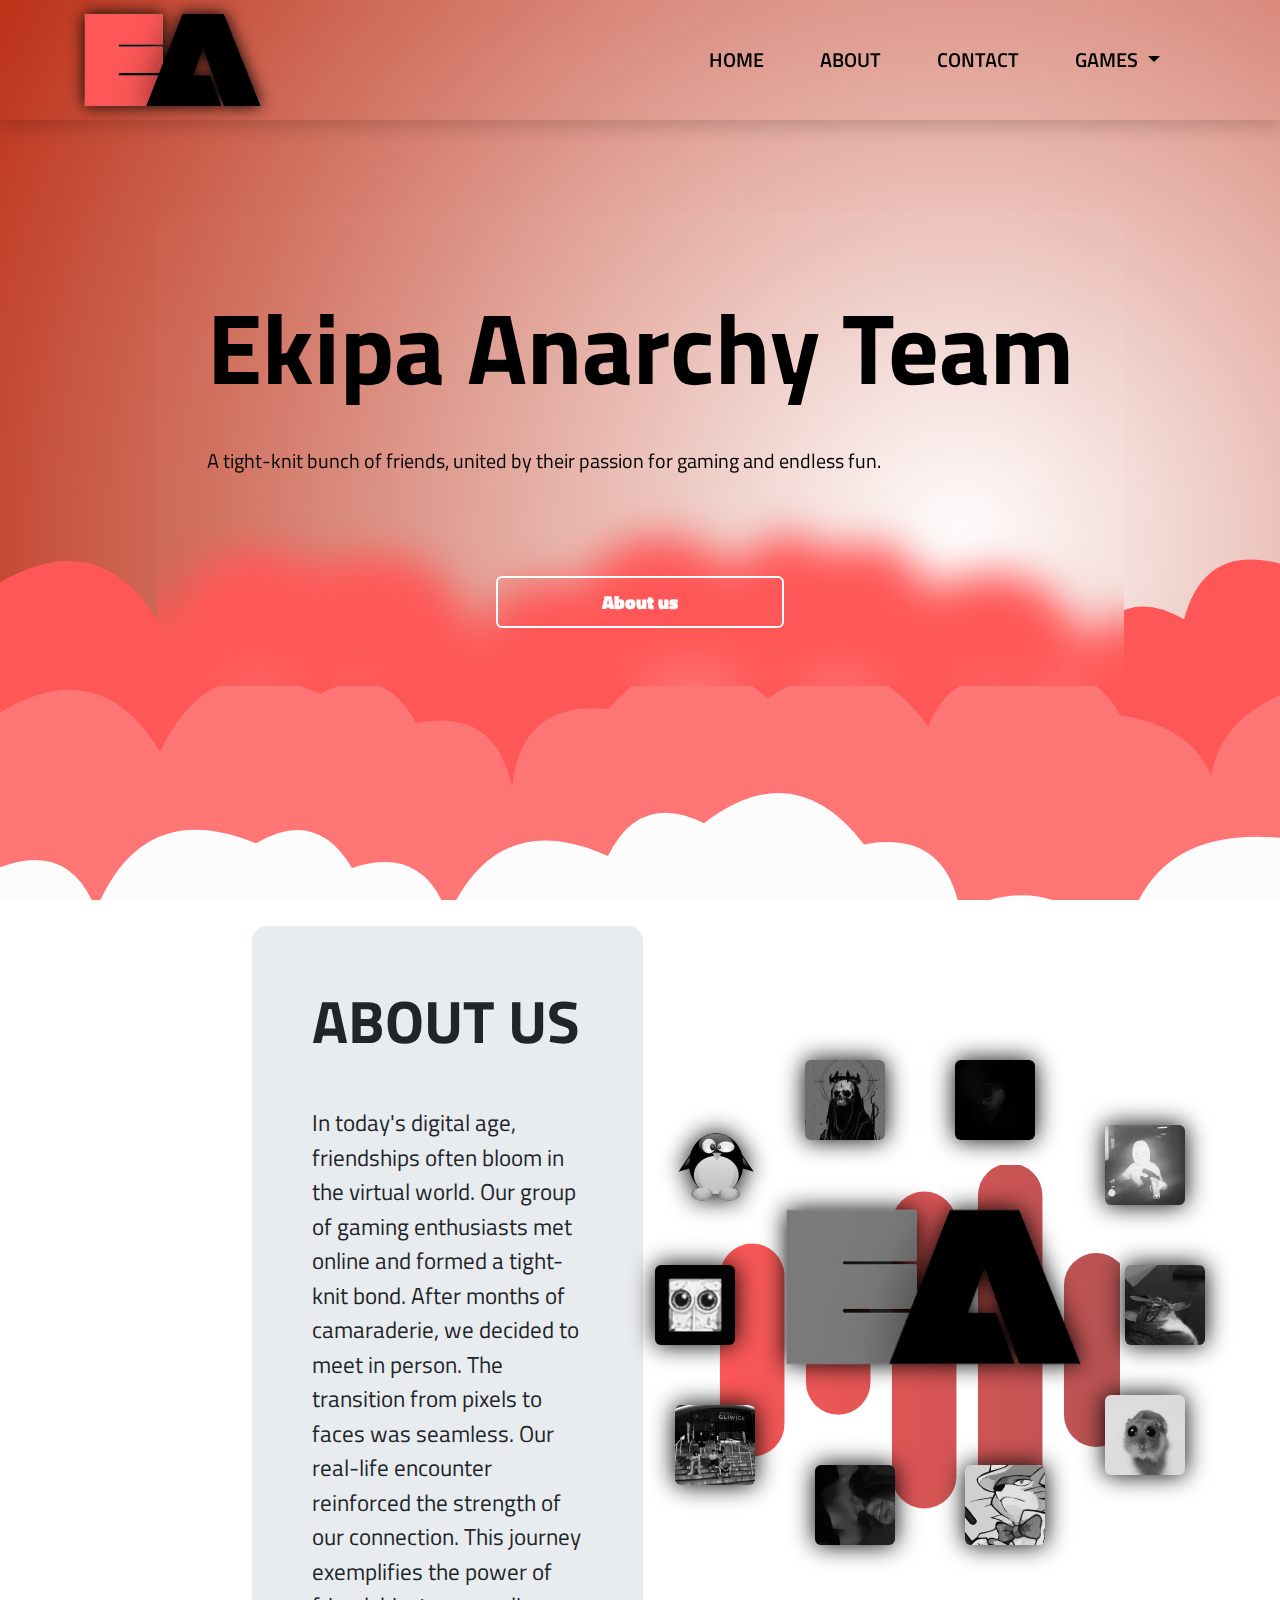
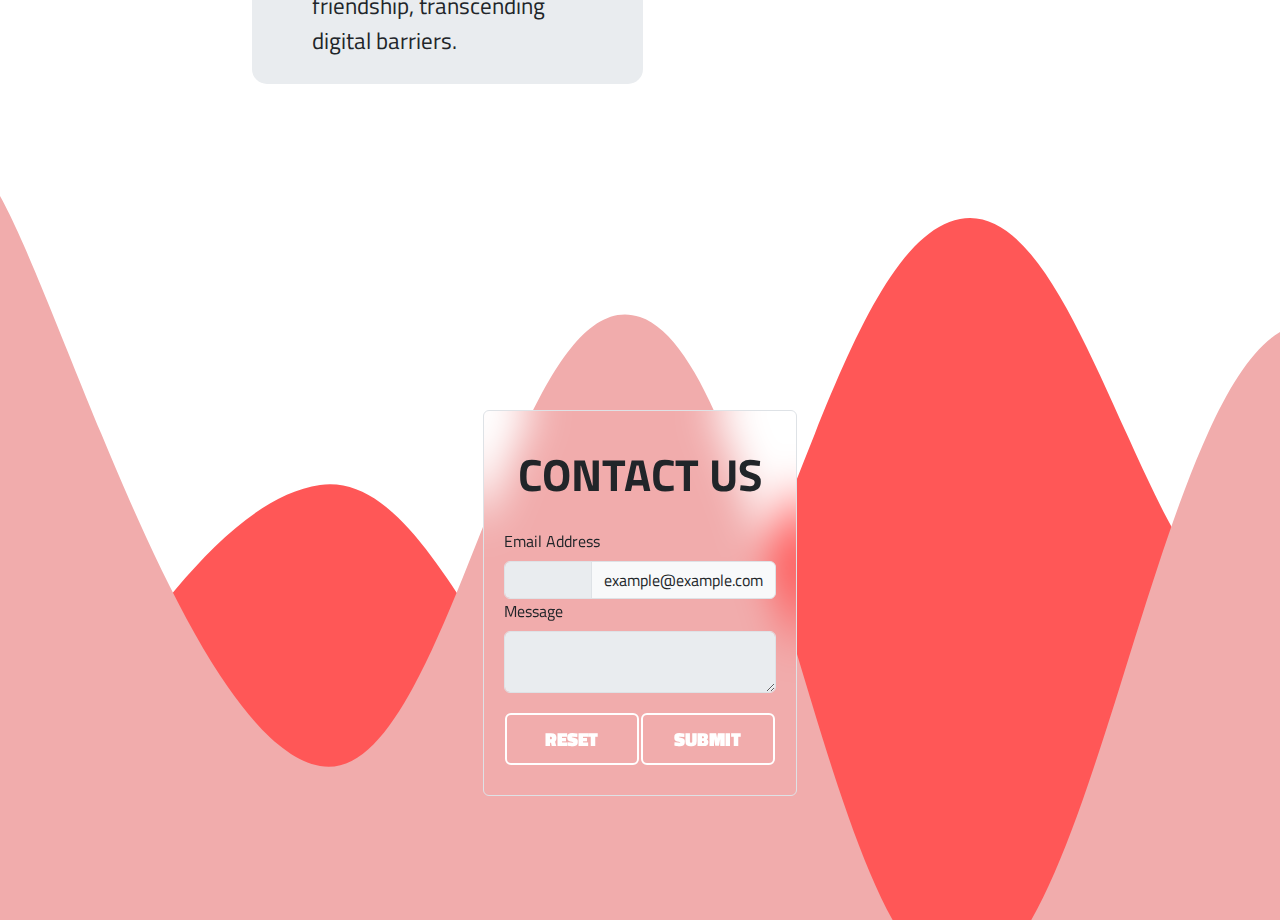
==== index.html @ 2660d823 "Add files via upload" ====
<!DOCTYPE html>
<html lang="pl">
<head>
    <meta charset="UTF-8">
    <meta name="viewport" content="width=device-width, initial-scale=1.0">
    <title>Ekipa Anarchy</title>
    <link href="https://cdn.jsdelivr.net/npm/bootstrap@5.3.3/dist/css/bootstrap.min.css" rel="stylesheet" integrity="sha384-QWTKZyjpPEjISv5WaRU9OFeRpok6YctnYmDr5pNlyT2bRjXh0JMhjY6hW+ALEwIH" crossorigin="anonymous">
    <link rel="icon" type="image/x-icon" href="img/logoAnarchyDevWebsite.png">
    <link rel="preconnect" href="https://fonts.googleapis.com">
    <link rel="preconnect" href="https://fonts.gstatic.com" crossorigin>
    <link href="https://fonts.googleapis.com/css2?family=Titillium+Web:ital,wght@0,200;0,300;0,400;0,600;0,700;0,900;1,200;1,300;1,400;1,600;1,700&display=swap" rel="stylesheet">  
    <link rel="stylesheet" href="style/public.css">
    <link rel="stylesheet" href="style/index.css">
</head>
<body>
    <div class="container-fluid">
        <div class="row">
            <nav class="navbar navbar-expand-lg navbar-light position-fixed shadow blur-background">
                <a class="navbar-brand ms-5" href="index.html"><img src="img/logoAnarchyDev.png"></a>
                <button class="navbar-toggler" type="button" data-toggle="collapse" data-target="#navbarNavDropdown" aria-controls="navbarNavDropdown" aria-expanded="false" aria-label="Toggle navigation">
                  <span class="navbar-toggler-icon"></span>
                </button>
                <div class="collapse navbar-collapse" id="navbarNavDropdown">
                  <ul class="navbar-nav">
                    <li class="nav-item">
                      <a class="nav-link " aria-current="page" href="index.html">Home</a>
                    </li>
                    <li class="nav-item" onclick="about()">
                      <a class="nav-link">About</a>
                    </li>
                    <li class="nav-item" onclick="contact()">
                      <a class="nav-link">Contact</a>
                    </li>
                    <li class="nav-item dropdown">
                      <a class="nav-link dropdown-toggle" id="navbarDropdownMenuLink" role="button" data-toggle="dropdown" aria-haspopup="true" aria-expanded="false">
                        Games
                      </a>
                      <ul class="dropdown-menu" aria-labelledby="navbarDropdownMenuLink">
                        <li><a class="dropdown-item" href="fortnite.html">Fortnite</a></li>
                        <li><a class="dropdown-item" href="minecraft.html">Minecraft</a></li>
                        <li><a class="dropdown-item" href="cs2.html">Counter Strike 2</a></li>
                        <li><a class="dropdown-item" href="valorant.html">Valorant</a></li>
                        <li><a class="dropdown-item" href="gtav.html">Grand Theft Auto V</a></li>
                      </ul>
                    </li>
                  </ul>
                </div>
            </nav>


            <section class="intro">
              <div class="container-intro col-sm-12 col-md-12" >
            <div class="title-intro mt-5 text-black mb-4">Ekipa Anarchy Team</div>
            <div class="description text-black ">A tight-knit bunch of friends, united by their passion for gaming and endless fun.</div>
            <button class="button col-sm-12 col-md-4 mb-5 rounded d-flex justify-content-center " onclick="about()">About us</button>
            </div>
            </section>





<section class="aboutUsContainer col-sm-12 col-md-9 mx-auto ">
  <div class="aboutUs bg-body-secondary  col-sm-12 col-md-5">
    <div class="titleAboutUs">About Us</div>
  <article>
  <p>In today's digital age, friendships often bloom in the virtual world. Our group of gaming enthusiasts met online and formed a tight-knit bond. After months of camaraderie, we decided to meet in person. The transition from pixels to faces was seamless. Our real-life encounter reinforced the strength of our connection. This journey exemplifies the power of friendship, transcending digital barriers.</p>
</article>
</div>
<div class="containerImagesAboutUs col-sm-12 col-md-4">
  <div class="imgContainer">
  <img src="img/avatar/turbostasiek.png" class="img-fluid rounded stasiek" alt="">
  <img src="img/avatar/aztec.png" class="img-fluid rounded aztec" alt="">
  <img src="img/avatar/bastek.png" class="img-fluid rounded bastek" alt="">
  <img src="img/avatar/imsanya.png" class="img-fluid rounded imsanya" alt="">
  <img src="img/avatar/dudusiek.png" class="img-fluid rounded dudusiek" alt="">
  <img src="img/avatar/kamil.png" class="img-fluid rounded kamil" alt="">
  <img src="img/avatar/karolczak.png" class="img-fluid rounded karolczak" alt="">
  <img src="img/avatar/montana.png" class="img-fluid rounded montana" alt="">
  <img src="img/avatar/slendi.gif" class="img-fluid rounded sept" alt="">
  <img src="img/avatar/otus.png" class="img-fluid rounded sadur" alt="">
  <img src="img/logoAnarchyDev.png" class="img-fluid rounded anarchylogo" alt="">
</div>
</div> 
</section>


<div class="contact col-sm-12 col-md-12">
  <form class="form col-sm-12 col-md-3 rounded mx-auto border" action="php/contact.php" method="POST">
    <div class="title-form">Contact us</div>


      <label for="basic-url" class="form-label">Email Address</label>
      <div class="input-group ">
        <input type="text" class="form-control bg-body-secondary" id="basic-url" aria-describedby="basic-addon3 basic-addon4">
        <span class="input-group-text " id="basic-addon3">example@example.com</span>
      </div>
      <label for="basic-url" class="form-label">Message</label>
      <div class="input-group">
        <textarea class="form-control bg-body-secondary" aria-label="With textarea"></textarea>
      </div>
      <div class="d-flex">
      <input type="reset" class="col-sm-12 form-button mx-auto rounded" value="RESET">
      <input type="submit" class="col-sm-12 form-button mx-auto rounded" value="SUBMIT">
    </div>
  </form>
</div>


        </div>
    </div>
    <script src="https://code.jquery.com/jquery-3.5.1.slim.min.js"></script>
    <script src="https://cdn.jsdelivr.net/npm/@popperjs/core@2.5.4/dist/umd/popper.min.js"></script>
    <script src="https://stackpath.bootstrapcdn.com/bootstrap/4.5.2/js/bootstrap.min.js"></script>
    <script src="script.js"></script>
</body>
</html>
---- style/public.css ----
*{
    font-family: "Titillium Web", sans-serif;
}
nav{
  position:fixed !important;
    height:120px;
    z-index:10;
}


.nav-link{
  font-size:20px;
  font-weight: 600;
  text-transform: uppercase;
color:white;
}
.dropdown-menu{
  --bs-dropdown-link-active-bg: #FF5757 !important;
}
.nav-item{
  padding:20px;
}

.navbar-brand >img{
    height:110px;
    filter: drop-shadow(0 0 0.5rem rgb(0, 0, 0));
  margin-left:30px;
}
.navbar-brand{
    padding:0;
 
}
#navbarNavDropdown{
  margin:0px 400px;
  height:100%;
  padding:0;

}

.blur-background {
  backdrop-filter: blur(10px);
}

.button {
  cursor: pointer;
  padding: 10px 0;
  font-size: larger;
  color: white;
  border: 2px solid white;
  background-color: transparent;
  font-weight: 900;
  transition:ease .3s;
  margin:20px 0;
}
.button:hover {
  color: #ff5757;
  background-color: white;
  transition:ease .3s;
}


.title{
  font-size:50px;
  color:white;
  font-weight:900;
  margin:150px 0 !important;
  width:100%;
  text-align: center;
}
.containerGame{
  background-color: rgba(0,0,0,0.7);
  height:100%;
  z-index:2;
  top:0;
  position: absolute !important;
  left:0;
}


/*#FF5757*/
@media only screen and (max-width: 1023px) {
  .navbar-brand >img{
    height:50px;
    filter: drop-shadow(0 0 0.75rem rgb(226, 225, 225));
    margin-left:0px;
}
.blur-background {
  backdrop-filter: none !important;
}
nav{
  background-color:white;
    height:fit-content;
}
#navbarNavDropdown{
  margin:0px;
  height:100%;
  padding:0;
  
}
.dropdown-menu{
  width:10px;
  position:absolute !important;
}
.nav-link{
  font-size:22px;
color:black;
}
.nav-item{
  padding:10px;
  margin-left:30px;
}
.nav-item:hover{
color:#ff5757;
}
video{
  display:none;
}
}
---- style/index.css ----
.intro{
background-image: url("data:image/svg+xml,%3csvg xmlns='http://www.w3.org/2000/svg' version='1.1' xmlns:xlink='http://www.w3.org/1999/xlink' xmlns:svgjs='http://svgjs.dev/svgjs' width='1920' height='1080' preserveAspectRatio='none' viewBox='0 0 1920 1080'%3e%3cg mask='url(%26quot%3b%23SvgjsMask1007%26quot%3b)' fill='none'%3e%3crect width='1920' height='1080' x='0' y='0' fill='url(%26quot%3b%23SvgjsRadialGradient1008%26quot%3b)'%3e%3c/rect%3e%3cpath d='M1952 1080L0 1080 L0 582.5Q101.49 523.99%2c 160 625.47Q210.79 516.26%2c 320 567.05Q436.31 523.36%2c 480 639.66Q501.25 564.91%2c 576 586.16Q646.29 496.45%2c 736 566.74Q776.93 511.67%2c 832 552.6Q899.01 523.61%2c 928 590.62Q1035.28 537.9%2c 1088 645.18Q1123.01 584.19%2c 1184 619.2Q1204.22 543.42%2c 1280 563.65Q1373.32 496.97%2c 1440 590.29Q1543.7 533.99%2c 1600 637.69Q1607.85 549.54%2c 1696 557.38Q1749.91 515.3%2c 1792 569.21Q1928.05 545.26%2c 1952 681.31z' fill='rgba(255%2c 87%2c 87%2c 1)'%3e%3c/path%3e%3cpath d='M2016 1080L0 1080 L0 712.68Q99.56 652.24%2c 160 751.8Q211.11 642.9%2c 320 694.01Q382.54 660.55%2c 416 723.09Q496.24 707.33%2c 512 787.56Q520.72 700.27%2c 608 708.99Q682.7 623.69%2c 768 698.39Q862.13 632.52%2c 928 726.65Q956.02 658.67%2c 1024 686.7Q1086.13 652.84%2c 1120 714.97Q1234.36 733.33%2c 1216 847.69Q1182.46 718.15%2c 1312 684.62Q1394.45 671.07%2c 1408 753.52Q1523.57 709.09%2c 1568 824.66Q1574.74 671.4%2c 1728 678.14Q1781.78 635.91%2c 1824 689.69Q1933.24 702.93%2c 1920 812.18Q1916.01 712.19%2c 2016 708.2z' fill='rgba(254%2c 117%2c 117%2c 1)'%3e%3c/path%3e%3cpath d='M2016 1080L0 1080 L0 867.33Q69.33 840.66%2c 96 909.99Q142.61 796.6%2c 256 843.21Q316.42 807.63%2c 352 868.05Q424.14 844.19%2c 448 916.33Q497.84 806.17%2c 608 856.02Q639.58 791.6%2c 704 823.18Q794.61 753.78%2c 864 844.39Q945.12 829.5%2c 960 910.62Q1070.43 861.06%2c 1120 971.49Q1133.18 824.67%2c 1280 837.85Q1372.64 770.49%2c 1440 863.13Q1496.7 823.83%2c 1536 880.53Q1627.52 812.05%2c 1696 903.57Q1796.89 844.47%2c 1856 945.36Q1876.63 805.99%2c 2016 826.61z' fill='rgba(252%2c 252%2c 252%2c 1)'%3e%3c/path%3e%3cpath d='M2016 1080L0 1080 L0 1068.69Q100.43 1009.13%2c 160 1109.56Q176.55 1030.11%2c 256 1046.65Q281.5 976.15%2c 352 1001.66Q387.48 941.13%2c 448 976.61Q550.04 918.65%2c 608 1020.69Q622.86 939.55%2c 704 954.41Q757.02 911.43%2c 800 964.45Q902.26 906.72%2c 960 1008.98Q1046.67 999.65%2c 1056 1086.33Q1085.13 1019.45%2c 1152 1048.58Q1200.33 936.9%2c 1312 985.23Q1346.27 923.5%2c 1408 957.78Q1521.25 911.03%2c 1568 1024.28Q1654.17 1014.45%2c 1664 1100.63Q1684.11 1024.74%2c 1760 1044.84Q1786.47 975.3%2c 1856 1001.77Q1913.27 899.03%2c 2016 956.3z' fill='rgba(255%2c 255%2c 255%2c 1)'%3e%3c/path%3e%3c/g%3e%3cdefs%3e%3cmask id='SvgjsMask1007'%3e%3crect width='1920' height='1080' fill='white'%3e%3c/rect%3e%3c/mask%3e%3cradialGradient cx='50%25' cy='50%25' r='1101.45' gradientUnits='userSpaceOnUse' id='SvgjsRadialGradient1008'%3e%3cstop stop-color='rgba(255%2c 255%2c 255%2c 1)' offset='0'%3e%3c/stop%3e%3cstop stop-color='rgba(188%2c 48%2c 23%2c 1)' offset='1'%3e%3c/stop%3e%3c/radialGradient%3e%3c/defs%3e%3c/svg%3e");
  height:100vh !important;
  display:flex !important;
  justify-content: center;
  align-items: center!important;
}
.nav-link:hover{
  color:#ff5757 !important;
  }
  .nav-link{

  color:black !important;
  }
.container-intro{

backdrop-filter: blur(20px);
border-radius: 20px;
height:fit-content;

width:fit-content;
padding:10px 50px;
}
.title-intro{
font-size:100px;
font-weight: 700;
}
.description{
font-size:20px;
margin:0 0 100px 0 !important;
}
button{
margin: auto !important;
}






.aboutUsContainer{
display:flex !important;
justify-content:space-evenly!important;
align-items: center !important;
background-image: url("data:image/svg+xml,%3csvg xmlns='http://www.w3.org/2000/svg' version='1.1' xmlns:xlink='http://www.w3.org/1999/xlink' xmlns:svgjs='http://svgjs.dev/svgjs' width='1920' height='900' preserveAspectRatio='none' viewBox='0 0 1920 900'%3e%3cg mask='url(%26quot%3b%23SvgjsMask3239%26quot%3b)' fill='none'%3e%3cg transform='translate(19.2%2c 0)' stroke-linecap='round' stroke='url(%26quot%3b%23SvgjsLinearGradient3240%26quot%3b)'%3e%3cpath d='M573 375.83 L573 524.16' stroke-width='64.5'%3e%3c/path%3e%3cpath d='M659 417.63 L659 482.38' stroke-width='64.5'%3e%3c/path%3e%3cpath d='M745 323.68 L745 576.32' stroke-width='64.5'%3e%3c/path%3e%3cpath d='M831 295.65 L831 604.35' stroke-width='64.5'%3e%3c/path%3e%3cpath d='M917 385.37 L917 514.63' stroke-width='64.5'%3e%3c/path%3e%3cpath d='M1003 340.99 L1003 559.01' stroke-width='64.5'%3e%3c/path%3e%3cpath d='M1089 299.67 L1089 600.33' stroke-width='64.5'%3e%3c/path%3e%3cpath d='M1175 310.06 L1175 589.93' stroke-width='64.5'%3e%3c/path%3e%3cpath d='M1261 353.88 L1261 546.13' stroke-width='64.5'%3e%3c/path%3e%3cpath d='M1347 355.83 L1347 544.17' stroke-width='64.5'%3e%3c/path%3e%3c/g%3e%3c/g%3e%3cdefs%3e%3cmask id='SvgjsMask3239'%3e%3crect width='1920' height='900' fill='white'%3e%3c/rect%3e%3c/mask%3e%3clinearGradient x1='1392' y1='450' x2='528' y2='450' gradientUnits='userSpaceOnUse' id='SvgjsLinearGradient3240'%3e%3cstop stop-color='rgba(103%2c 78%2c 78%2c 1)' offset='0'%3e%3c/stop%3e%3cstop stop-color='rgba(255%2c 87%2c 87%2c 1)' offset='1'%3e%3c/stop%3e%3c/linearGradient%3e%3c/defs%3e%3c/svg%3e");
height:90vh;
padding:5px 10px
}
.titleAboutUs{
font-size:60px;

font-weight: 700;
text-transform: uppercase;
margin:40px 0;

}
.aboutUs{
margin:10px;

border-radius: 15px;
padding:10px 60px;
}
article{
margin:auto;
}
article>p{
font-size:23px;

}
.containerImagesAboutUs{
  height:620px;
  border-radius:50px;
  filter:grayscale(1);
  position:relative!important;
left:-100px;

}
  .imgContainer{
  margin-top:50px;
}
.imgContainer>img{
  filter: drop-shadow(0 0 0.75rem #000000);
  position:absolute !important;

}
.stasiek{margin:15px 330px;}
.anarchylogo{margin:150px !important;}
.aztec{ margin:15px 180px;}
.bastek{margin:80px 480px;}
.imsanya{margin:350px 480px;}
.dudusiek{margin:220px 500px;}
.karolczak{margin:420px 340px;}
.montana{margin:420px 190px;}
.kamil{margin:360px 50px;}
.sept{margin:220px 30px}
.sadur{margin:80px 50px}

.contact{
  background-image: url("data:image/svg+xml,%3csvg xmlns='http://www.w3.org/2000/svg' version='1.1' xmlns:xlink='http://www.w3.org/1999/xlink' xmlns:svgjs='http://svgjs.dev/svgjs' width='1920' height='900' preserveAspectRatio='none' viewBox='0 0 1920 900'%3e%3cg mask='url(%26quot%3b%23SvgjsMask1155%26quot%3b)' fill='none'%3e%3cpath d='M 0%2c724 C 64%2c654.2 192%2c392.8 320%2c375 C 448%2c357.2 512%2c688.2 640%2c635 C 768%2c581.8 832%2c133.4 960%2c109 C 1088%2c84.6 1152%2c532 1280%2c513 C 1408%2c494 1472%2c-5.2 1600%2c14 C 1728%2c33.2 1856%2c490 1920%2c609L1920 900L0 900z' fill='rgba(255%2c 87%2c 87%2c 1)'%3e%3c/path%3e%3cpath d='M 0%2c86 C 64%2c200 192%2c631.8 320%2c656 C 448%2c680.2 512%2c164 640%2c207 C 768%2c250 832%2c868 960%2c871 C 1088%2c874 1152%2c298 1280%2c222 C 1408%2c146 1472%2c472.4 1600%2c491 C 1728%2c509.6 1856%2c350.2 1920%2c315L1920 900L0 900z' fill='rgba(241%2c 172%2c 172%2c 1)'%3e%3c/path%3e%3c/g%3e%3cdefs%3e%3cmask id='SvgjsMask1155'%3e%3crect width='1920' height='900' fill='white'%3e%3c/rect%3e%3c/mask%3e%3c/defs%3e%3c/svg%3e");
  height:90vh;
}
.title-form{
font-size:45px;
font-weight: 700;
text-transform: uppercase;
width:fit-content;
margin:20px auto!important;
}
.form{
  backdrop-filter: blur(20px);
  margin:300px auto 0 auto !important;
  padding:10px 20px;
}
.form-button {
  cursor: pointer;
  width:49%;
  padding: 10px 0;
  font-size: larger;
  color: white;
  border: 2px solid white;
  background-color: transparent;
  font-weight: 900;
  transition:ease .3s;
  margin:20px 0;
}
.form-button:hover {
  color: #ff5757;
  background-color: white;
  transition:ease .3s;
}



  @media only screen and (max-width: 1023px) {
    .intro{
      background-image: url("data:image/svg+xml,%3csvg xmlns='http://www.w3.org/2000/svg' version='1.1' xmlns:xlink='http://www.w3.org/1999/xlink' xmlns:svgjs='http://svgjs.dev/svgjs' width='1920' height='1080' preserveAspectRatio='none' viewBox='0 0 1920 1080'%3e%3cg mask='url(%26quot%3b%23SvgjsMask1007%26quot%3b)' fill='none'%3e%3crect width='1920' height='1080' x='0' y='0' fill='url(%26quot%3b%23SvgjsRadialGradient1008%26quot%3b)'%3e%3c/rect%3e%3cpath d='M1952 1080L0 1080 L0 582.5Q101.49 523.99%2c 160 625.47Q210.79 516.26%2c 320 567.05Q436.31 523.36%2c 480 639.66Q501.25 564.91%2c 576 586.16Q646.29 496.45%2c 736 566.74Q776.93 511.67%2c 832 552.6Q899.01 523.61%2c 928 590.62Q1035.28 537.9%2c 1088 645.18Q1123.01 584.19%2c 1184 619.2Q1204.22 543.42%2c 1280 563.65Q1373.32 496.97%2c 1440 590.29Q1543.7 533.99%2c 1600 637.69Q1607.85 549.54%2c 1696 557.38Q1749.91 515.3%2c 1792 569.21Q1928.05 545.26%2c 1952 681.31z' fill='rgba(255%2c 87%2c 87%2c 1)'%3e%3c/path%3e%3cpath d='M2016 1080L0 1080 L0 712.68Q99.56 652.24%2c 160 751.8Q211.11 642.9%2c 320 694.01Q382.54 660.55%2c 416 723.09Q496.24 707.33%2c 512 787.56Q520.72 700.27%2c 608 708.99Q682.7 623.69%2c 768 698.39Q862.13 632.52%2c 928 726.65Q956.02 658.67%2c 1024 686.7Q1086.13 652.84%2c 1120 714.97Q1234.36 733.33%2c 1216 847.69Q1182.46 718.15%2c 1312 684.62Q1394.45 671.07%2c 1408 753.52Q1523.57 709.09%2c 1568 824.66Q1574.74 671.4%2c 1728 678.14Q1781.78 635.91%2c 1824 689.69Q1933.24 702.93%2c 1920 812.18Q1916.01 712.19%2c 2016 708.2z' fill='rgba(254%2c 117%2c 117%2c 1)'%3e%3c/path%3e%3cpath d='M2016 1080L0 1080 L0 867.33Q69.33 840.66%2c 96 909.99Q142.61 796.6%2c 256 843.21Q316.42 807.63%2c 352 868.05Q424.14 844.19%2c 448 916.33Q497.84 806.17%2c 608 856.02Q639.58 791.6%2c 704 823.18Q794.61 753.78%2c 864 844.39Q945.12 829.5%2c 960 910.62Q1070.43 861.06%2c 1120 971.49Q1133.18 824.67%2c 1280 837.85Q1372.64 770.49%2c 1440 863.13Q1496.7 823.83%2c 1536 880.53Q1627.52 812.05%2c 1696 903.57Q1796.89 844.47%2c 1856 945.36Q1876.63 805.99%2c 2016 826.61z' fill='rgba(252%2c 252%2c 252%2c 1)'%3e%3c/path%3e%3cpath d='M2016 1080L0 1080 L0 1068.69Q100.43 1009.13%2c 160 1109.56Q176.55 1030.11%2c 256 1046.65Q281.5 976.15%2c 352 1001.66Q387.48 941.13%2c 448 976.61Q550.04 918.65%2c 608 1020.69Q622.86 939.55%2c 704 954.41Q757.02 911.43%2c 800 964.45Q902.26 906.72%2c 960 1008.98Q1046.67 999.65%2c 1056 1086.33Q1085.13 1019.45%2c 1152 1048.58Q1200.33 936.9%2c 1312 985.23Q1346.27 923.5%2c 1408 957.78Q1521.25 911.03%2c 1568 1024.28Q1654.17 1014.45%2c 1664 1100.63Q1684.11 1024.74%2c 1760 1044.84Q1786.47 975.3%2c 1856 1001.77Q1913.27 899.03%2c 2016 956.3z' fill='rgba(255%2c 255%2c 255%2c 1)'%3e%3c/path%3e%3c/g%3e%3cdefs%3e%3cmask id='SvgjsMask1007'%3e%3crect width='1920' height='1080' fill='white'%3e%3c/rect%3e%3c/mask%3e%3cradialGradient cx='50%25' cy='50%25' r='1101.45' gradientUnits='userSpaceOnUse' id='SvgjsRadialGradient1008'%3e%3cstop stop-color='rgba(255%2c 255%2c 255%2c 1)' offset='0'%3e%3c/stop%3e%3cstop stop-color='rgba(188%2c 48%2c 23%2c 1)' offset='1'%3e%3c/stop%3e%3c/radialGradient%3e%3c/defs%3e%3c/svg%3e");
        height:100vh !important;
        display:flex !important;
        justify-content: center;
        align-items: center!important;
        overflow: hidden !important;
      }
      .nav-link:hover{
        color:#ff5757 !important;
        }
      .nav-link{
      color:black !important;
      }

      .container-intro{
      overflow: hidden !important;
      padding:0;
      margin: 0 auto !important;
      }
      .description{
      margin:0 0 50px 0 !important;
      }
      .button{
        margin:20px 0 !important;
        padding:10px 39%;
      }
    .containerImagesAboutUs>img{
      filter: drop-shadow(0 0 1rem #ff5757);
      position:absolute !important;
      display: none !important;
    }
    .anarchylogo{
      display:block !important;
      margin:0;
    }
    .aboutUsContainer{
      overflow: hidden !important;
      padding:0px
      }
      .titleAboutUs{
      font-size:60px;
      
      font-weight: 700;
      text-transform: uppercase;
      margin:40px 0;
    
      }
      .aboutUs{
      margin:0px;
      
      border-radius: 15px;
      padding:0px 20px;
      }
      article{
      margin:auto;
      }
      article>p{
      font-size:23px;
      }
      .form{
        margin:150px auto 0 auto !important;

      }
  }
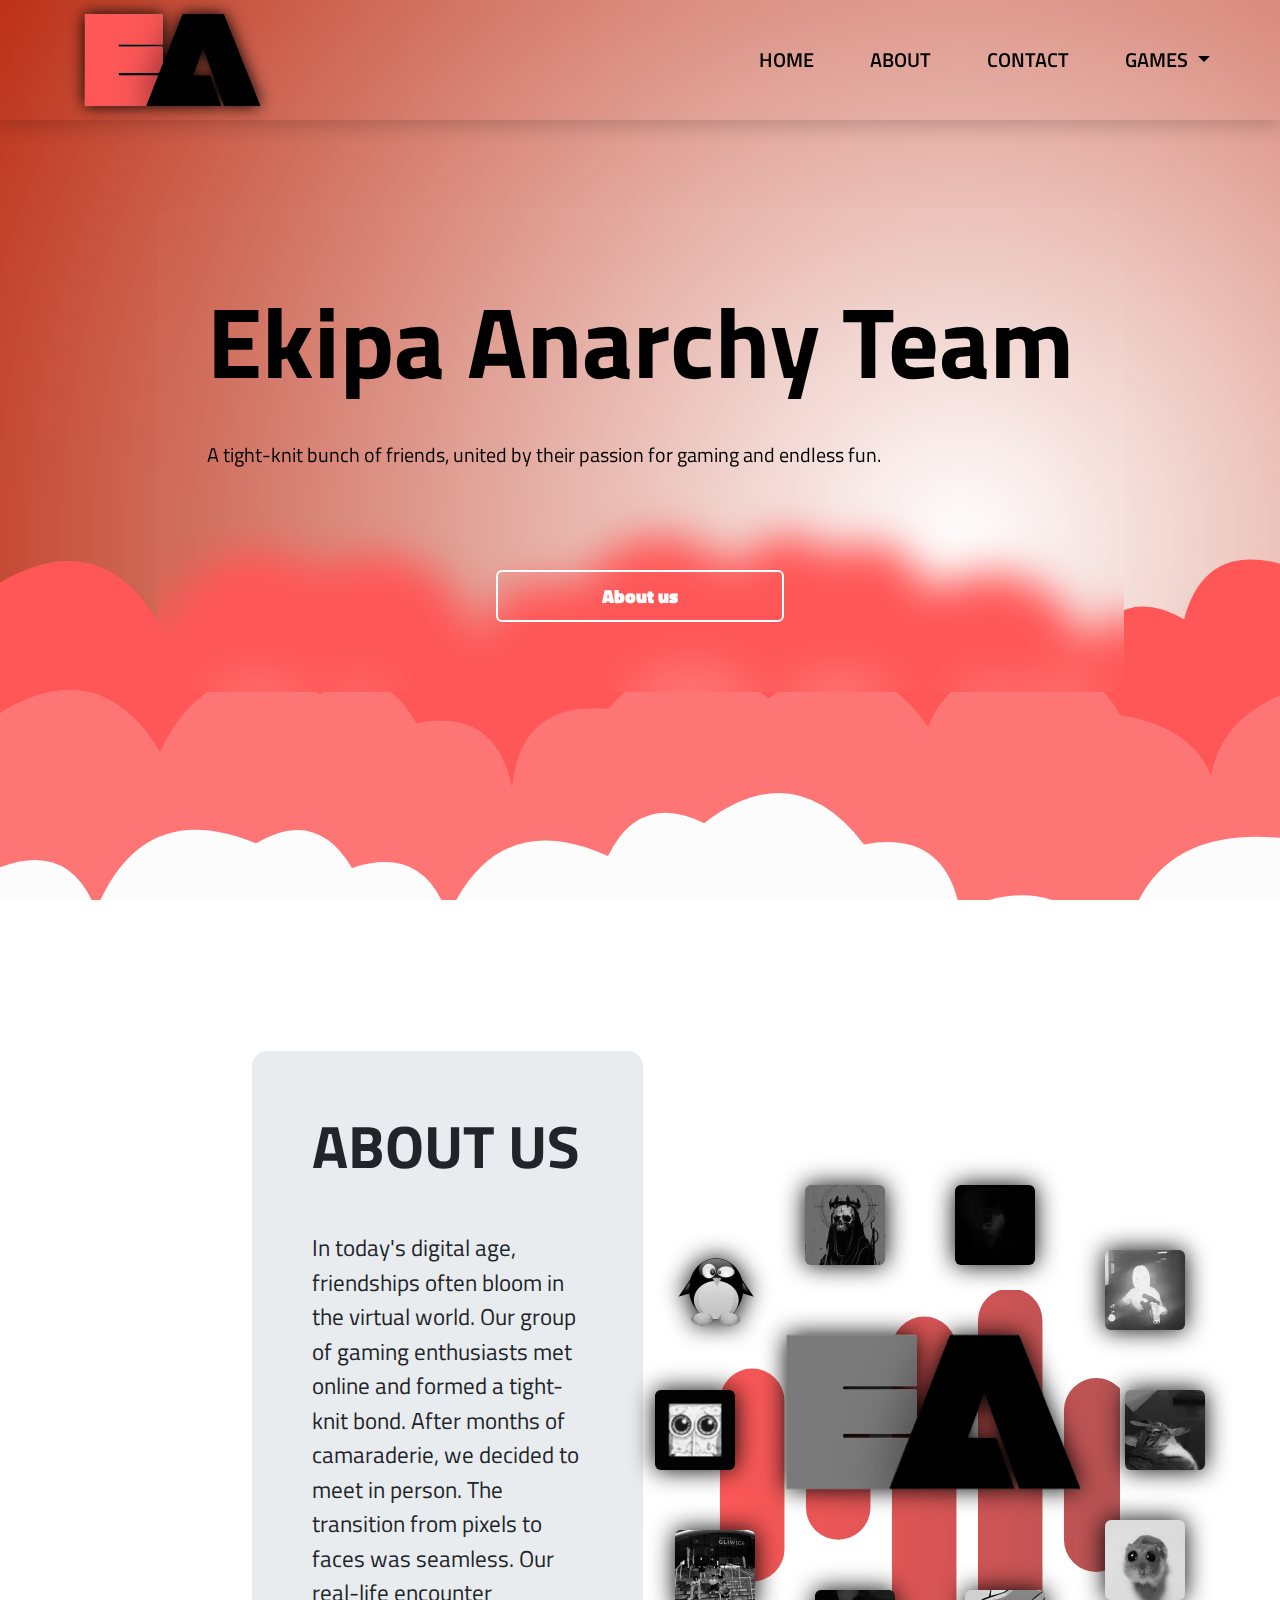
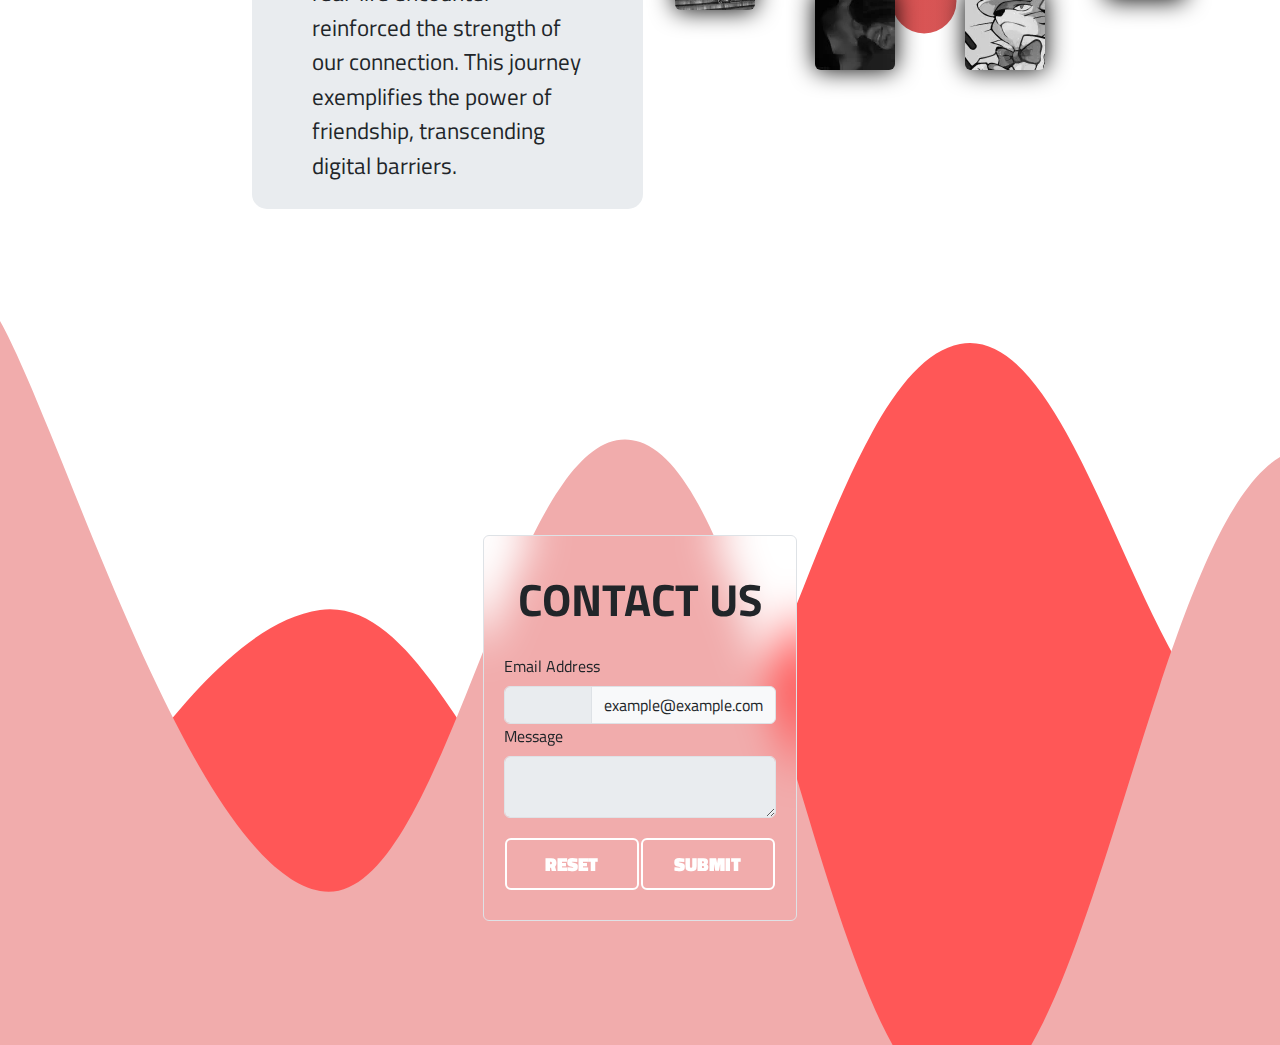
==== commit f91ce85a: "Add files via upload" ====
--- a/index.html
+++ b/index.html
@@ -11,57 +11,56 @@
     <link href="https://fonts.googleapis.com/css2?family=Titillium+Web:ital,wght@0,200;0,300;0,400;0,600;0,700;0,900;1,200;1,300;1,400;1,600;1,700&display=swap" rel="stylesheet">  
     <link rel="stylesheet" href="style/public.css">
     <link rel="stylesheet" href="style/index.css">
+    <link rel="stylesheet" href="font/fonts.css">
 </head>
 <body>
     <div class="container-fluid">
         <div class="row">
             <nav class="navbar navbar-expand-lg navbar-light position-fixed shadow blur-background">
-                <a class="navbar-brand ms-5" href="index.html"><img src="img/logoAnarchyDev.png"></a>
-                <button class="navbar-toggler" type="button" data-toggle="collapse" data-target="#navbarNavDropdown" aria-controls="navbarNavDropdown" aria-expanded="false" aria-label="Toggle navigation">
-                  <span class="navbar-toggler-icon"></span>
-                </button>
-                <div class="collapse navbar-collapse" id="navbarNavDropdown">
-                  <ul class="navbar-nav">
-                    <li class="nav-item">
-                      <a class="nav-link " aria-current="page" href="index.html">Home</a>
-                    </li>
-                    <li class="nav-item" onclick="about()">
-                      <a class="nav-link">About</a>
-                    </li>
-                    <li class="nav-item" onclick="contact()">
-                      <a class="nav-link">Contact</a>
-                    </li>
-                    <li class="nav-item dropdown">
-                      <a class="nav-link dropdown-toggle" id="navbarDropdownMenuLink" role="button" data-toggle="dropdown" aria-haspopup="true" aria-expanded="false">
-                        Games
-                      </a>
-                      <ul class="dropdown-menu" aria-labelledby="navbarDropdownMenuLink">
-                        <li><a class="dropdown-item" href="fortnite.html">Fortnite</a></li>
-                        <li><a class="dropdown-item" href="minecraft.html">Minecraft</a></li>
-                        <li><a class="dropdown-item" href="cs2.html">Counter Strike 2</a></li>
-                        <li><a class="dropdown-item" href="valorant.html">Valorant</a></li>
-                        <li><a class="dropdown-item" href="gtav.html">Grand Theft Auto V</a></li>
-                      </ul>
-                    </li>
-                  </ul>
-                </div>
+              <a class="navbar-brand ms-5" href="index.html"><img src="img/logoAnarchyDev.png"></a>
+              <button class="navbar-toggler" type="button" data-toggle="collapse" data-target="#navbarSupportedContent" aria-controls="navbarSupportedContent" aria-expanded="false" aria-label="Toggle navigation">
+                <span class="navbar-toggler-icon"></span>
+              </button>
+            
+              <div class="collapse navbar-collapse" id="navbarSupportedContent">
+                <ul class="navbar-nav mr-auto">
+                  <li class="nav-item active">
+                    <a class="nav-link " aria-current="page" href="index.html">Home</a>
+                  </li>
+                  <li class="nav-item" onclick="about()">
+                    <a class="nav-link">About</a>
+                  </li>
+                  <li class="nav-item" onclick="contact()">
+                    <a class="nav-link">Contact</a>
+                  </li>
+                  <li class="nav-item dropdown">
+                    <a class="nav-link dropdown-toggle rounded" href="#" id="navbarDropdown" role="button" data-toggle="dropdown" aria-haspopup="true" aria-expanded="false">
+                      Games
+                    </a>
+                    <div class="dropdown-menu" aria-labelledby="navbarDropdown">
+                      <a class="dropdown-item" href="fortnite.html">Fortnite</a>
+                      <a class="dropdown-item" href="minecraft.html">Minecraft</a>
+                      <a class="dropdown-item" href="cs2.html">Counter Strike 2</a>
+                      <a class="dropdown-item" href="valorant.html">Valorant</a>
+                      <a class="dropdown-item" href="gtav.html">Grand Theft Auto V</a>
+                    </div>
+                  </li>
+                </ul>
+              </div>
             </nav>
-
 
             <section class="intro">
               <div class="container-intro col-sm-12 col-md-12" >
             <div class="title-intro mt-5 text-black mb-4">Ekipa Anarchy Team</div>
             <div class="description text-black ">A tight-knit bunch of friends, united by their passion for gaming and endless fun.</div>
-            <button class="button col-sm-12 col-md-4 mb-5 rounded d-flex justify-content-center " onclick="about()">About us</button>
+            <button class="button col-sm-12 col-md-4 mb-5 rounded" onclick="about()">About us</button>
             </div>
             </section>
 
 
 
-
-
 <section class="aboutUsContainer col-sm-12 col-md-9 mx-auto ">
-  <div class="aboutUs bg-body-secondary  col-sm-12 col-md-5">
+  <div class="aboutUs bg-body-secondary col-sm-12 col-md-5">
     <div class="titleAboutUs">About Us</div>
   <article>
   <p>In today's digital age, friendships often bloom in the virtual world. Our group of gaming enthusiasts met online and formed a tight-knit bond. After months of camaraderie, we decided to meet in person. The transition from pixels to faces was seamless. Our real-life encounter reinforced the strength of our connection. This journey exemplifies the power of friendship, transcending digital barriers.</p>
--- a/style/public.css
+++ b/style/public.css
@@ -32,8 +32,6 @@
 }
 #navbarNavDropdown{
   margin:0px 400px;
-  height:100%;
-  padding:0;
 
 }
 
@@ -93,8 +91,6 @@
 }
 #navbarNavDropdown{
   margin:0px;
-  height:100%;
-  padding:0;
   
 }
 .dropdown-menu{
--- a/style/index.css
+++ b/style/index.css
@@ -9,31 +9,33 @@
   color:#ff5757 !important;
   }
   .nav-link{
-
   color:black !important;
   }
 .container-intro{
-
 backdrop-filter: blur(20px);
 border-radius: 20px;
 height:fit-content;
-
 width:fit-content;
 padding:10px 50px;
 }
 .title-intro{
-font-size:100px;
-font-weight: 700;
+  font-size:100px;
+  font-weight: 700;
 }
 .description{
-font-size:20px;
-margin:0 0 100px 0 !important;
-}
-button{
-margin: auto !important;
+  font-size:20px;
+  margin:0 0 100px 0 !important;
 }
 
 
+.container-intro > button{
+  display: flex !important;
+  justify-content: center;
+  align-items: center!important;
+  margin:60px auto !important;
+  padding:10px 100px !important;
+  font-size:larger;
+}
 
 
 
@@ -44,28 +46,30 @@
 align-items: center !important;
 background-image: url("data:image/svg+xml,%3csvg xmlns='http://www.w3.org/2000/svg' version='1.1' xmlns:xlink='http://www.w3.org/1999/xlink' xmlns:svgjs='http://svgjs.dev/svgjs' width='1920' height='900' preserveAspectRatio='none' viewBox='0 0 1920 900'%3e%3cg mask='url(%26quot%3b%23SvgjsMask3239%26quot%3b)' fill='none'%3e%3cg transform='translate(19.2%2c 0)' stroke-linecap='round' stroke='url(%26quot%3b%23SvgjsLinearGradient3240%26quot%3b)'%3e%3cpath d='M573 375.83 L573 524.16' stroke-width='64.5'%3e%3c/path%3e%3cpath d='M659 417.63 L659 482.38' stroke-width='64.5'%3e%3c/path%3e%3cpath d='M745 323.68 L745 576.32' stroke-width='64.5'%3e%3c/path%3e%3cpath d='M831 295.65 L831 604.35' stroke-width='64.5'%3e%3c/path%3e%3cpath d='M917 385.37 L917 514.63' stroke-width='64.5'%3e%3c/path%3e%3cpath d='M1003 340.99 L1003 559.01' stroke-width='64.5'%3e%3c/path%3e%3cpath d='M1089 299.67 L1089 600.33' stroke-width='64.5'%3e%3c/path%3e%3cpath d='M1175 310.06 L1175 589.93' stroke-width='64.5'%3e%3c/path%3e%3cpath d='M1261 353.88 L1261 546.13' stroke-width='64.5'%3e%3c/path%3e%3cpath d='M1347 355.83 L1347 544.17' stroke-width='64.5'%3e%3c/path%3e%3c/g%3e%3c/g%3e%3cdefs%3e%3cmask id='SvgjsMask3239'%3e%3crect width='1920' height='900' fill='white'%3e%3c/rect%3e%3c/mask%3e%3clinearGradient x1='1392' y1='450' x2='528' y2='450' gradientUnits='userSpaceOnUse' id='SvgjsLinearGradient3240'%3e%3cstop stop-color='rgba(103%2c 78%2c 78%2c 1)' offset='0'%3e%3c/stop%3e%3cstop stop-color='rgba(255%2c 87%2c 87%2c 1)' offset='1'%3e%3c/stop%3e%3c/linearGradient%3e%3c/defs%3e%3c/svg%3e");
 height:90vh;
-padding:5px 10px
+padding:5px 10px;
+margin:125px auto 0 auto!important;
 }
 .titleAboutUs{
-font-size:60px;
-
-font-weight: 700;
-text-transform: uppercase;
-margin:40px 0;
-
+  
+  font-size:60px;
+  
+  font-weight: 700;
+  text-transform: uppercase;
+  margin:40px 0;
+  
 }
 .aboutUs{
-margin:10px;
-
-border-radius: 15px;
-padding:10px 60px;
+  margin:10px;
+  
+  border-radius: 15px;
+  padding:10px 60px;
 }
 article{
-margin:auto;
+  margin:auto;
 }
 article>p{
-font-size:23px;
-
+  font-size:23px;
+  
 }
 .containerImagesAboutUs{
   height:620px;
@@ -129,35 +133,28 @@
   transition:ease .3s;
 }
 
-
+#navbarSupportedContent{
+  margin:0 450px !important;
+}
 
   @media only screen and (max-width: 1023px) {
-    .intro{
-      background-image: url("data:image/svg+xml,%3csvg xmlns='http://www.w3.org/2000/svg' version='1.1' xmlns:xlink='http://www.w3.org/1999/xlink' xmlns:svgjs='http://svgjs.dev/svgjs' width='1920' height='1080' preserveAspectRatio='none' viewBox='0 0 1920 1080'%3e%3cg mask='url(%26quot%3b%23SvgjsMask1007%26quot%3b)' fill='none'%3e%3crect width='1920' height='1080' x='0' y='0' fill='url(%26quot%3b%23SvgjsRadialGradient1008%26quot%3b)'%3e%3c/rect%3e%3cpath d='M1952 1080L0 1080 L0 582.5Q101.49 523.99%2c 160 625.47Q210.79 516.26%2c 320 567.05Q436.31 523.36%2c 480 639.66Q501.25 564.91%2c 576 586.16Q646.29 496.45%2c 736 566.74Q776.93 511.67%2c 832 552.6Q899.01 523.61%2c 928 590.62Q1035.28 537.9%2c 1088 645.18Q1123.01 584.19%2c 1184 619.2Q1204.22 543.42%2c 1280 563.65Q1373.32 496.97%2c 1440 590.29Q1543.7 533.99%2c 1600 637.69Q1607.85 549.54%2c 1696 557.38Q1749.91 515.3%2c 1792 569.21Q1928.05 545.26%2c 1952 681.31z' fill='rgba(255%2c 87%2c 87%2c 1)'%3e%3c/path%3e%3cpath d='M2016 1080L0 1080 L0 712.68Q99.56 652.24%2c 160 751.8Q211.11 642.9%2c 320 694.01Q382.54 660.55%2c 416 723.09Q496.24 707.33%2c 512 787.56Q520.72 700.27%2c 608 708.99Q682.7 623.69%2c 768 698.39Q862.13 632.52%2c 928 726.65Q956.02 658.67%2c 1024 686.7Q1086.13 652.84%2c 1120 714.97Q1234.36 733.33%2c 1216 847.69Q1182.46 718.15%2c 1312 684.62Q1394.45 671.07%2c 1408 753.52Q1523.57 709.09%2c 1568 824.66Q1574.74 671.4%2c 1728 678.14Q1781.78 635.91%2c 1824 689.69Q1933.24 702.93%2c 1920 812.18Q1916.01 712.19%2c 2016 708.2z' fill='rgba(254%2c 117%2c 117%2c 1)'%3e%3c/path%3e%3cpath d='M2016 1080L0 1080 L0 867.33Q69.33 840.66%2c 96 909.99Q142.61 796.6%2c 256 843.21Q316.42 807.63%2c 352 868.05Q424.14 844.19%2c 448 916.33Q497.84 806.17%2c 608 856.02Q639.58 791.6%2c 704 823.18Q794.61 753.78%2c 864 844.39Q945.12 829.5%2c 960 910.62Q1070.43 861.06%2c 1120 971.49Q1133.18 824.67%2c 1280 837.85Q1372.64 770.49%2c 1440 863.13Q1496.7 823.83%2c 1536 880.53Q1627.52 812.05%2c 1696 903.57Q1796.89 844.47%2c 1856 945.36Q1876.63 805.99%2c 2016 826.61z' fill='rgba(252%2c 252%2c 252%2c 1)'%3e%3c/path%3e%3cpath d='M2016 1080L0 1080 L0 1068.69Q100.43 1009.13%2c 160 1109.56Q176.55 1030.11%2c 256 1046.65Q281.5 976.15%2c 352 1001.66Q387.48 941.13%2c 448 976.61Q550.04 918.65%2c 608 1020.69Q622.86 939.55%2c 704 954.41Q757.02 911.43%2c 800 964.45Q902.26 906.72%2c 960 1008.98Q1046.67 999.65%2c 1056 1086.33Q1085.13 1019.45%2c 1152 1048.58Q1200.33 936.9%2c 1312 985.23Q1346.27 923.5%2c 1408 957.78Q1521.25 911.03%2c 1568 1024.28Q1654.17 1014.45%2c 1664 1100.63Q1684.11 1024.74%2c 1760 1044.84Q1786.47 975.3%2c 1856 1001.77Q1913.27 899.03%2c 2016 956.3z' fill='rgba(255%2c 255%2c 255%2c 1)'%3e%3c/path%3e%3c/g%3e%3cdefs%3e%3cmask id='SvgjsMask1007'%3e%3crect width='1920' height='1080' fill='white'%3e%3c/rect%3e%3c/mask%3e%3cradialGradient cx='50%25' cy='50%25' r='1101.45' gradientUnits='userSpaceOnUse' id='SvgjsRadialGradient1008'%3e%3cstop stop-color='rgba(255%2c 255%2c 255%2c 1)' offset='0'%3e%3c/stop%3e%3cstop stop-color='rgba(188%2c 48%2c 23%2c 1)' offset='1'%3e%3c/stop%3e%3c/radialGradient%3e%3c/defs%3e%3c/svg%3e");
-        height:100vh !important;
-        display:flex !important;
-        justify-content: center;
-        align-items: center!important;
-        overflow: hidden !important;
-      }
       .nav-link:hover{
         color:#ff5757 !important;
         }
       .nav-link{
       color:black !important;
       }
+      #navbarSupportedContent{
+        margin:0px;
+      }
 
       .container-intro{
       overflow: hidden !important;
       padding:0;
-      margin: 0 auto !important;
+      margin: 50px auto 0 auto !important;
       }
       .description{
       margin:0 0 50px 0 !important;
-      }
-      .button{
-        margin:20px 0 !important;
-        padding:10px 39%;
       }
     .containerImagesAboutUs>img{
       filter: drop-shadow(0 0 1rem #ff5757);
--- a/font/fonts.css
+++ b/font/fonts.css
@@ -0,0 +1,25 @@
+@font-face {
+    font-family: 'Fortnite';
+    src: url('fortnite/Burbank Big Condensed Black.otf') format('opentype');
+    src: url('fortnite/fortnite.otf') format('opentype');
+  }
+  @font-face {
+    font-family: 'Valorant';
+    src: url('Valorant.ttf') format('truetype');
+  }
+  @font-face {
+    font-family: 'Minecraft';
+    src: url('Minecraft.ttf') format('truetype');
+  }
+  @font-face {
+    font-family: 'CSGO';
+    src: url('cs_regular.ttf') format('truetype');
+  }
+  @font-face {
+    font-family: 'GTAV';
+    src: url('gtav.ttf') format('truetype');
+  }
+  @font-face {
+    font-family: 'Null';
+    src: url('Null-Normal.ttf') format('truetype');
+  }